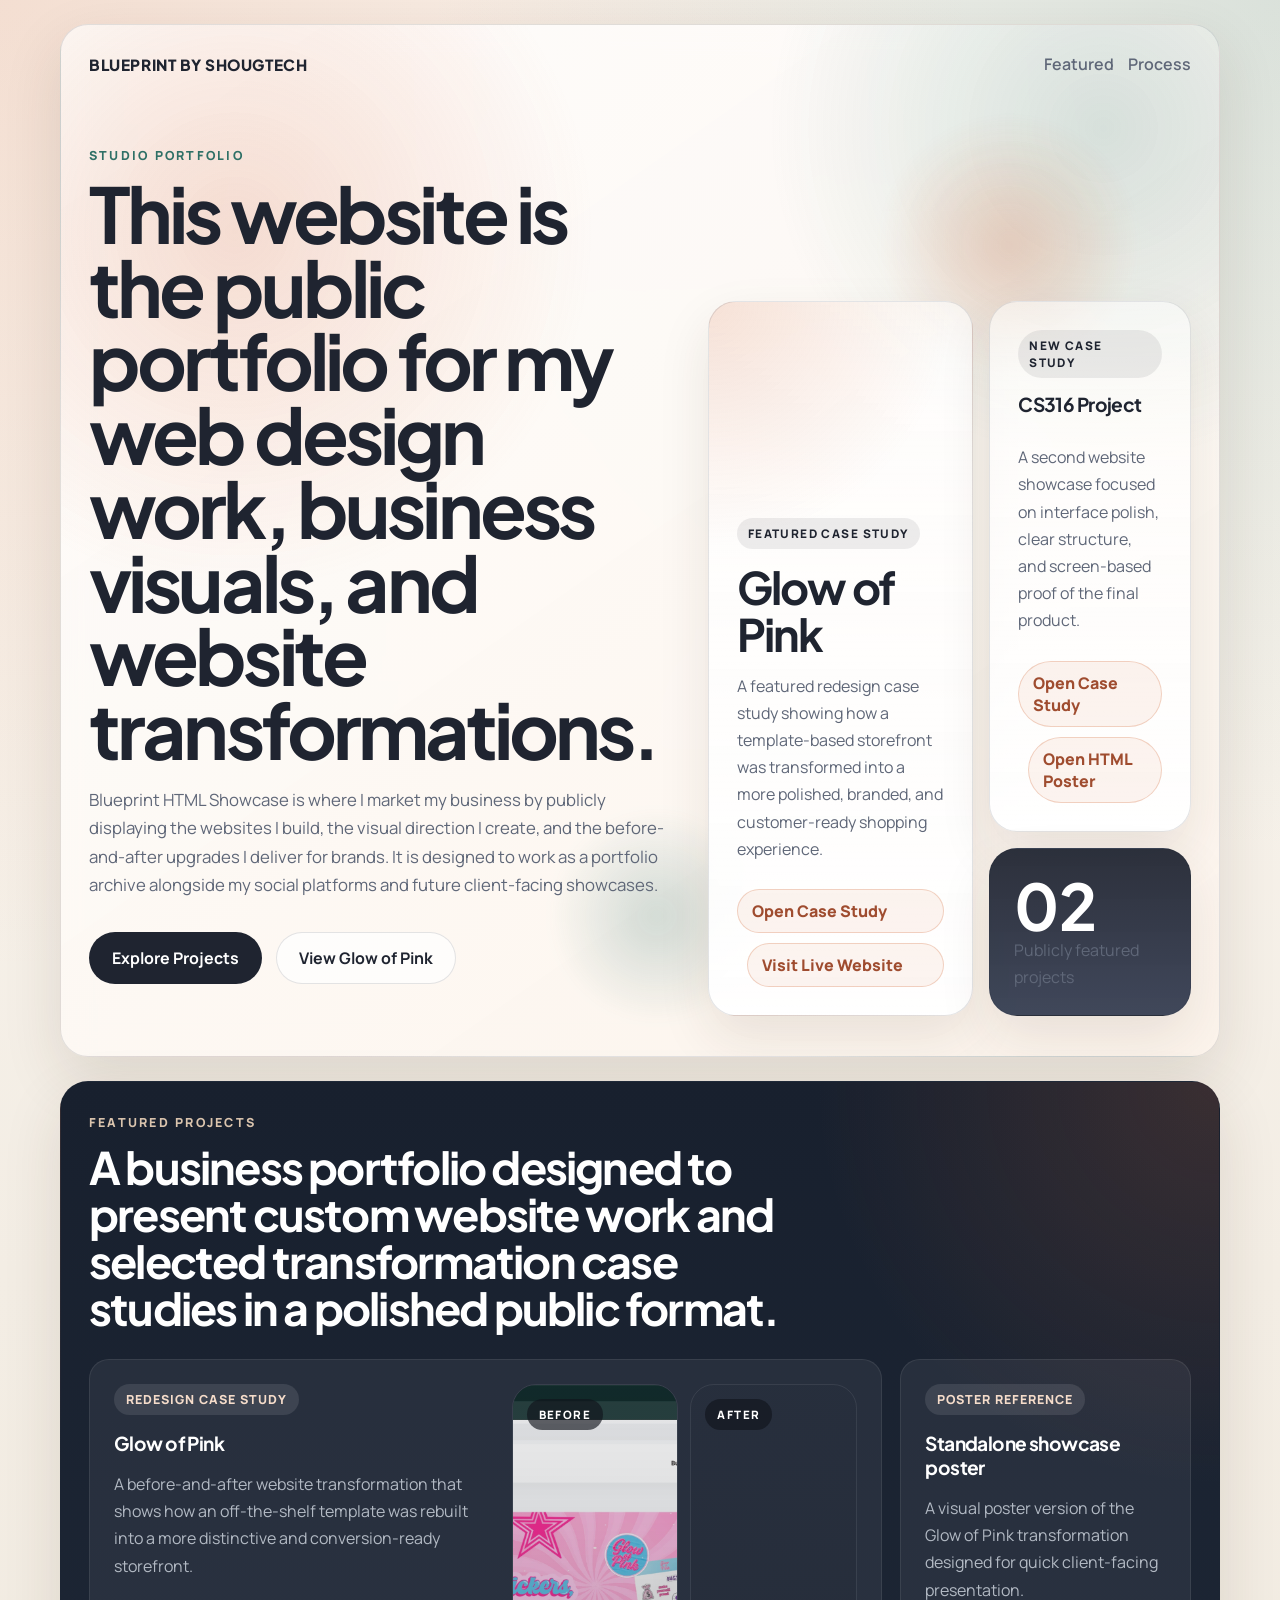
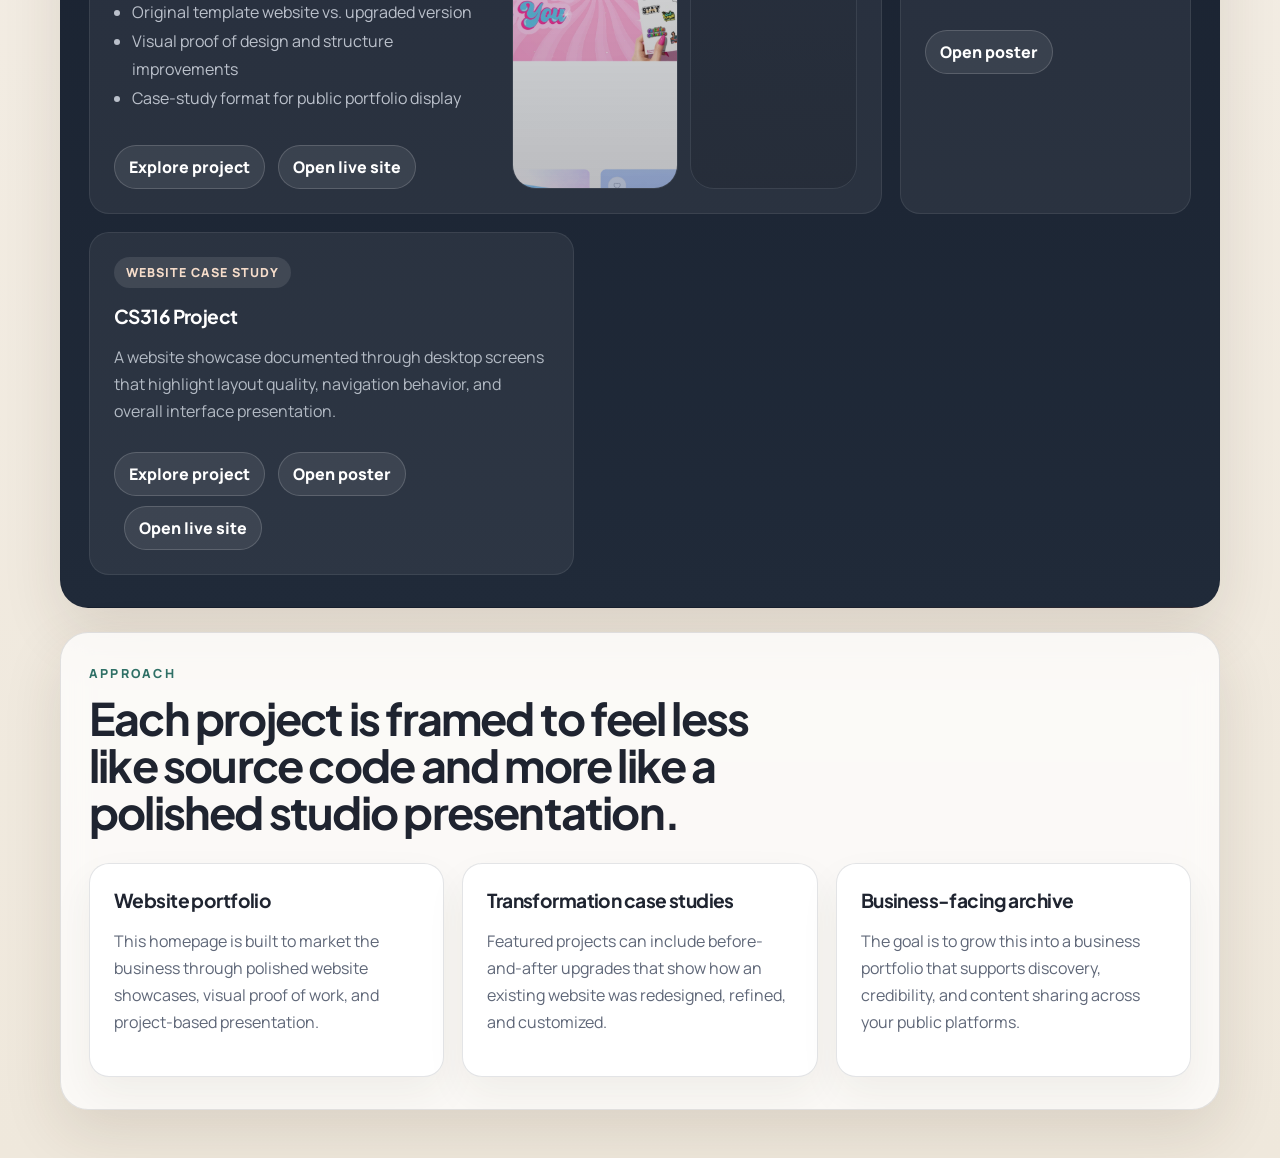
==== docs/index.html @ eb9a176f "Add fa-v4compatibility.woff2 font file for backward compatibility with Font Awesome v4" ====
<!DOCTYPE html>
<html lang="en">
  <head>
    <meta charset="UTF-8" />
    <meta name="viewport" content="width=device-width, initial-scale=1.0" />
    <title>Blueprint HTML Showcase</title>
    <meta
      name="description"
      content="Blueprint by ShougTech presents a polished portfolio of HTML marketing websites, redesign case studies, and promotional layouts."
    />
    <link rel="icon" type="image/png" href="assets/google.png" />
    <link rel="shortcut icon" href="assets/google.png" />
    <link rel="preconnect" href="https://fonts.googleapis.com" />
    <link rel="preconnect" href="https://fonts.gstatic.com" crossorigin />
    <link
      href="https://fonts.googleapis.com/css2?family=Manrope:wght@400;500;600;700;800&family=Plus+Jakarta+Sans:wght@500;700;800&display=swap"
      rel="stylesheet"
    />
    <link rel="stylesheet" href="style.css" />
  </head>
  <body>
    <div class="page-shell">
      <header class="hero hero-home">
        <div class="hero-orb hero-orb-a"></div>
        <div class="hero-orb hero-orb-b"></div>

        <nav class="topbar">
          <a class="brand" href="index.html">Blueprint by ShougTech</a>
          <div class="topbar-links">
            <a href="#featured">Featured</a>
            <a href="#process">Process</a>
          </div>
        </nav>

        <div class="hero-home-grid">
          <div class="hero-content">
            <p class="eyebrow">Studio Portfolio</p>
            <h1>This website is the public portfolio for my web design work, business visuals, and website transformations.</h1>
            <p class="hero-copy">
              Blueprint HTML Showcase is where I market my business by publicly displaying the websites I build, the visual direction I create, and the before-and-after upgrades I deliver for brands. It is designed to work as a portfolio archive alongside my social platforms and future client-facing showcases.
            </p>
            <div class="hero-actions">
              <a class="button button-primary" href="#featured">Explore Projects</a>
              <a class="button button-secondary" href="projects/glow-of-pink/index.html">View Glow of Pink</a>
            </div>
          </div>

          <div class="hero-stage">
            <article class="stage-card stage-card-primary">
              <span class="stage-kicker">Featured Case Study</span>
              <h2>Glow of Pink</h2>
              <p>A featured redesign case study showing how a template-based storefront was transformed into a more polished, branded, and customer-ready shopping experience.</p>
              <a class="project-link" href="projects/glow-of-pink/index.html">Open Case Study</a>
              <a class="project-link" href="https://glow-of-pink.shoug-tech.com/">Visit Live Website</a>
            </article>
            <article class="stage-card stage-card-secondary">
              <span class="stage-kicker">New Case Study</span>
              <h3>CS316 Project</h3>
              <p>A second website showcase focused on interface polish, clear structure, and screen-based proof of the final product.</p>
              <a class="project-link" href="projects/cs316/index.html">Open Case Study</a>
              <a class="project-link" href="projects/cs316/cs316-poster.html">Open HTML Poster</a>
            </article>
            <article class="stage-metric">
              <strong>02</strong>
              <span>Publicly featured projects</span>
            </article>
          </div>
        </div>
      </header>

      <main>
        <section class="section section-dark" id="featured">
          <div class="section-heading section-heading-light">
            <p class="eyebrow">Featured Projects</p>
            <h2>A business portfolio designed to present custom website work and selected transformation case studies in a polished public format.</h2>
          </div>

          <div class="showcase-grid">
            <article class="showcase-card showcase-card-large">
              <div class="showcase-copy">
                <span class="project-tag project-tag-dark">Redesign Case Study</span>
                <h3>Glow of Pink</h3>
                <p>
                  A before-and-after website transformation that shows how an off-the-shelf template was rebuilt into a more distinctive and conversion-ready storefront.
                </p>
                <ul class="project-points project-points-light">
                  <li>Original template website vs. upgraded version</li>
                  <li>Visual proof of design and structure improvements</li>
                  <li>Case-study format for public portfolio display</li>
                </ul>
                <a class="project-link project-link-light" href="projects/glow-of-pink/index.html">Explore project</a>
                <a class="project-link project-link-light" href="https://glow-of-pink.shoug-tech.com/">Open live site</a>
              </div>
              <div class="showcase-preview">
                <div class="preview-stack">
                  <div class="preview-pane preview-pane-before">
                    <span>Before</span>
                  </div>
                  <div class="preview-pane preview-pane-after">
                    <span>After</span>
                  </div>
                </div>
              </div>
            </article>

            <article class="showcase-card">
              <span class="project-tag project-tag-dark">Poster Reference</span>
              <h3>Standalone showcase poster</h3>
              <p>
                A visual poster version of the Glow of Pink transformation designed for quick client-facing presentation.
              </p>
              <a class="project-link project-link-light" href="projects/glow-of-pink/glow-of-pink-casestudy-poster.html">Open poster</a>
            </article>

            <article class="showcase-card">
              <span class="project-tag project-tag-dark">Website Case Study</span>
              <h3>CS316 Project</h3>
              <p>
                A website showcase documented through desktop screens that highlight layout quality, navigation behavior, and overall interface presentation.
              </p>
              <a class="project-link project-link-light" href="projects/cs316/index.html">Explore project</a>
              <a class="project-link project-link-light" href="projects/cs316/cs316-poster.html">Open poster</a>
              <a class="project-link project-link-light" href="https://layanalnasser.github.io/CS316-Mental-Health-AI-Project/">Open live site</a>
            </article>
          </div>
        </section>

        <section class="section" id="process">
          <div class="section-heading">
            <p class="eyebrow">Approach</p>
            <h2>Each project is framed to feel less like source code and more like a polished studio presentation.</h2>
          </div>

          <div class="process-grid">
            <article class="info-card">
              <h3>Website portfolio</h3>
              <p>This homepage is built to market the business through polished website showcases, visual proof of work, and project-based presentation.</p>
            </article>
            <article class="info-card">
              <h3>Transformation case studies</h3>
              <p>Featured projects can include before-and-after upgrades that show how an existing website was redesigned, refined, and customized.</p>
            </article>
            <article class="info-card">
              <h3>Business-facing archive</h3>
              <p>The goal is to grow this into a business portfolio that supports discovery, credibility, and content sharing across your public platforms.</p>
            </article>
          </div>
        </section>
      </main>
    </div>
  </body>
</html>
---- docs/style.css ----
:root {
  --bg: #f4efe8;
  --surface: rgba(255, 255, 255, 0.74);
  --surface-strong: #ffffff;
  --text: #1f2430;
  --muted: #5f6778;
  --line: rgba(31, 36, 48, 0.12);
  --accent: #d36f43;
  --accent-deep: #9f4c2f;
  --accent-soft: #f0cdb5;
  --teal: #2f7066;
  --shadow: 0 22px 60px rgba(57, 38, 24, 0.12);
  --radius-lg: 28px;
  --radius-md: 20px;
  --radius-sm: 14px;
}

* {
  box-sizing: border-box;
}

html {
  scroll-behavior: smooth;
}

body {
  margin: 0;
  min-width: 320px;
  font-family: "Manrope", sans-serif;
  color: var(--text);
  background:
    radial-gradient(circle at top left, rgba(211, 111, 67, 0.18), transparent 32%),
    radial-gradient(circle at top right, rgba(47, 112, 102, 0.16), transparent 28%),
    linear-gradient(180deg, #fbf7f1 0%, #f3ede4 46%, #efe8dc 100%);
}

body.lightbox-open {
  overflow: hidden;
}

a {
  color: inherit;
  text-decoration: none;
}

.page-shell {
  width: min(1160px, calc(100% - 32px));
  margin: 24px auto 48px;
}

.hero,
.section {
  position: relative;
  overflow: hidden;
  border: 1px solid var(--line);
  border-radius: var(--radius-lg);
  background: var(--surface);
  backdrop-filter: blur(14px);
  box-shadow: var(--shadow);
}

.hero {
  padding: 28px;
  background:
    radial-gradient(circle at 15% 20%, rgba(211, 111, 67, 0.22), transparent 28%),
    radial-gradient(circle at 90% 10%, rgba(47, 112, 102, 0.18), transparent 24%),
    linear-gradient(145deg, rgba(255, 255, 255, 0.9), rgba(252, 244, 236, 0.92));
}

.hero-home,
.hero-poster {
  isolation: isolate;
}

.hero-home {
  padding-bottom: 40px;
}

.topbar {
  display: flex;
  align-items: center;
  justify-content: space-between;
  gap: 16px;
  margin-bottom: 72px;
}

.brand {
  font-family: "Plus Jakarta Sans", sans-serif;
  font-size: 0.96rem;
  font-weight: 800;
  letter-spacing: 0.04em;
  text-transform: uppercase;
}

.topbar-links {
  display: flex;
  flex-wrap: wrap;
  gap: 14px;
}

.topbar-links a {
  color: var(--muted);
  font-weight: 600;
}

.hero-content {
  max-width: 760px;
  padding: 0 0 32px;
}

.eyebrow {
  margin: 0 0 12px;
  color: var(--teal);
  font-size: 0.78rem;
  font-weight: 800;
  letter-spacing: 0.18em;
  text-transform: uppercase;
}

h1,
h2,
h3,
strong {
  font-family: "Plus Jakarta Sans", sans-serif;
}

h1 {
  margin: 0;
  font-size: clamp(2.7rem, 6vw, 4.8rem);
  line-height: 0.96;
  letter-spacing: -0.05em;
}

h2 {
  margin: 0;
  font-size: clamp(1.8rem, 3.6vw, 2.8rem);
  line-height: 1.05;
  letter-spacing: -0.04em;
}

h3 {
  margin: 0 0 12px;
  font-size: 1.2rem;
  letter-spacing: -0.03em;
}

.hero-copy,
.info-card p,
.project-card p,
.library-card span {
  color: var(--muted);
  line-height: 1.7;
}

.hero-copy {
  max-width: 640px;
  margin: 20px 0 0;
  font-size: 1.05rem;
}

.hero-link-group {
  display: grid;
  gap: 14px;
  margin-top: 24px;
  max-width: 640px;
}

.hero-link-card {
  display: block;
  padding: 18px 20px;
  border-radius: 20px;
  border: 1px solid rgba(31, 36, 48, 0.12);
  background: linear-gradient(135deg, rgba(31, 36, 48, 0.96), rgba(76, 86, 110, 0.94));
  color: #fff;
  box-shadow: 0 18px 40px rgba(31, 36, 48, 0.18);
}

.hero-link-label {
  display: inline-flex;
  margin-bottom: 8px;
  padding: 6px 10px;
  border-radius: 999px;
  background: rgba(255, 255, 255, 0.12);
  font-size: 0.74rem;
  font-weight: 800;
  letter-spacing: 0.1em;
  text-transform: uppercase;
}

.hero-link-card strong {
  display: block;
  font-size: 1.05rem;
  line-height: 1.4;
}

.hero-link-note {
  color: var(--muted);
  font-size: 0.98rem;
  line-height: 1.6;
}

.hero-home-grid,
.poster-hero-grid {
  display: grid;
  grid-template-columns: 1.1fr 0.9fr;
  gap: 28px;
  align-items: end;
}

.hero-actions {
  display: flex;
  flex-wrap: wrap;
  gap: 14px;
  margin-top: 32px;
}

.button {
  display: inline-flex;
  align-items: center;
  justify-content: center;
  min-height: 52px;
  padding: 0 22px;
  border-radius: 999px;
  border: 1px solid transparent;
  font-weight: 700;
}

.button-primary {
  background: var(--text);
  color: #fff;
}

.button-secondary {
  background: rgba(255, 255, 255, 0.7);
  border-color: var(--line);
}

.hero-orb {
  position: absolute;
  border-radius: 999px;
  filter: blur(10px);
  opacity: 0.9;
  z-index: -1;
}

.hero-orb-a {
  top: 90px;
  right: 80px;
  width: 260px;
  height: 260px;
  background: radial-gradient(circle, rgba(211, 111, 67, 0.3), transparent 70%);
}

.hero-orb-b {
  bottom: 30px;
  left: 42%;
  width: 220px;
  height: 220px;
  background: radial-gradient(circle, rgba(47, 112, 102, 0.24), transparent 70%);
}

.hero-stage {
  position: relative;
  display: grid;
  grid-template-columns: 1fr 0.76fr;
  gap: 16px;
  min-height: 420px;
}

.stage-card,
.stage-metric {
  border: 1px solid rgba(31, 36, 48, 0.12);
  border-radius: 28px;
  box-shadow: 0 22px 52px rgba(57, 38, 24, 0.1);
}

.stage-card {
  display: flex;
  flex-direction: column;
  justify-content: flex-end;
  min-height: 260px;
  padding: 28px;
  background: linear-gradient(180deg, rgba(255, 255, 255, 0.52), rgba(255, 255, 255, 0.96));
}

.stage-card-primary {
  background:
    radial-gradient(circle at top left, rgba(211, 111, 67, 0.2), transparent 32%),
    linear-gradient(180deg, rgba(255, 255, 255, 0.58), rgba(255, 255, 255, 0.98));
  grid-row: span 2;
}

.stage-card-secondary {
  align-self: start;
}

.stage-kicker,
.poster-mini-label {
  display: inline-flex;
  width: fit-content;
  margin-bottom: 14px;
  padding: 7px 11px;
  border-radius: 999px;
  background: rgba(31, 36, 48, 0.08);
  font-size: 0.74rem;
  font-weight: 800;
  letter-spacing: 0.12em;
  text-transform: uppercase;
}

.stage-card p,
.stage-metric span,
.showcase-card p,
.poster-panel p {
  color: var(--muted);
  line-height: 1.7;
}

.stage-metric {
  display: flex;
  flex-direction: column;
  justify-content: center;
  padding: 24px;
  background: linear-gradient(180deg, rgba(31, 36, 48, 0.94), rgba(48, 57, 78, 0.92));
  color: #fff;
}

.stage-metric strong {
  font-size: clamp(2.5rem, 5vw, 4rem);
  line-height: 1;
}

.section {
  margin-top: 24px;
  padding: 32px 28px;
}

.section-dark {
  background:
    radial-gradient(circle at top right, rgba(211, 111, 67, 0.18), transparent 25%),
    linear-gradient(180deg, #18202e, #202a39);
  color: #fff;
}

.section-heading-light .eyebrow {
  color: rgba(240, 214, 187, 0.9);
}

.section-heading-light p,
.section-heading-light + * p {
  color: rgba(232, 238, 247, 0.72);
}

.section-heading {
  max-width: 720px;
}

.intro-grid,
.project-grid,
.library-links,
.process-grid,
.showcase-grid,
.poster-layout-grid {
  display: grid;
  gap: 18px;
  margin-top: 28px;
}

.intro-grid {
  grid-template-columns: repeat(3, minmax(0, 1fr));
}

.project-grid {
  grid-template-columns: repeat(2, minmax(0, 1fr));
}

.process-grid {
  grid-template-columns: repeat(3, minmax(0, 1fr));
}

.showcase-grid {
  grid-template-columns: 1.25fr 0.75fr 0.75fr;
}

.poster-layout-grid {
  grid-template-columns: repeat(2, minmax(0, 1fr));
}

.info-card,
.project-card,
.library-card,
.showcase-card {
  border: 1px solid var(--line);
  border-radius: var(--radius-md);
  background: var(--surface-strong);
  box-shadow: 0 18px 40px rgba(57, 38, 24, 0.06);
}

.info-card,
.project-card {
  padding: 24px;
}

.project-tag {
  display: inline-flex;
  margin-bottom: 16px;
  padding: 7px 12px;
  border-radius: 999px;
  background: rgba(211, 111, 67, 0.12);
  color: var(--accent-deep);
  font-size: 0.78rem;
  font-weight: 800;
  letter-spacing: 0.08em;
  text-transform: uppercase;
}

.project-points {
  margin: 18px 0 22px;
  padding-left: 18px;
  color: var(--muted);
  line-height: 1.8;
}

.project-link {
  display: inline-flex;
  align-items: center;
  margin-top: 10px;
  padding: 10px 14px;
  border-radius: 999px;
  border: 1px solid rgba(211, 111, 67, 0.28);
  background: rgba(211, 111, 67, 0.08);
  color: var(--accent-deep);
  font-weight: 800;
  text-decoration: none;
}

.project-link-light {
  border-color: rgba(255, 255, 255, 0.16);
  background: rgba(255, 255, 255, 0.08);
  color: #fff;
}

.project-link + .project-link {
  margin-left: 10px;
}

.project-tag-dark {
  background: rgba(255, 255, 255, 0.1);
  color: #f5dcca;
}

.project-points-light {
  color: rgba(232, 238, 247, 0.76);
}

.showcase-card {
  padding: 24px;
  background: rgba(255, 255, 255, 0.06);
  border-color: rgba(255, 255, 255, 0.08);
  box-shadow: none;
}

.showcase-card-large,
.showcase-card-wide {
  display: grid;
  gap: 22px;
}

.showcase-card-large {
  grid-template-columns: 1fr 0.92fr;
  grid-column: span 2;
}

.showcase-card-wide {
  grid-column: span 2;
}

.showcase-preview {
  display: flex;
  align-items: stretch;
}

.preview-stack {
  display: grid;
  grid-template-columns: repeat(2, minmax(0, 1fr));
  gap: 12px;
  width: 100%;
}

.preview-pane {
  position: relative;
  min-height: 280px;
  border-radius: 24px;
  overflow: hidden;
  border: 1px solid rgba(255, 255, 255, 0.08);
}

.preview-pane::before {
  content: "";
  position: absolute;
  inset: 0;
}

.preview-pane-before::before {
  background:
    linear-gradient(180deg, rgba(23, 27, 35, 0.08), rgba(23, 27, 35, 0.28)),
    url("assets/glow-of-pink/before/computer-view/home-page-before.png") top center / cover no-repeat;
}

.preview-pane-after::before {
  background:
    linear-gradient(180deg, rgba(23, 27, 35, 0.02), rgba(23, 27, 35, 0.22)),
    url("assets/glow-of-pink/after/computer-view/home-page-after.png") top center / cover no-repeat;
}

.preview-pane span {
  position: absolute;
  top: 14px;
  left: 14px;
  z-index: 1;
  padding: 8px 12px;
  border-radius: 999px;
  background: rgba(17, 20, 27, 0.64);
  color: #fff;
  font-size: 0.72rem;
  font-weight: 800;
  letter-spacing: 0.12em;
  text-transform: uppercase;
}

.library-links {
  grid-template-columns: repeat(2, minmax(0, 1fr));
}

.library-card {
  display: block;
  padding: 22px 24px;
}

.library-card strong {
  display: block;
  margin-bottom: 8px;
  font-size: 1.05rem;
}

.poster-board {
  display: grid;
  grid-template-columns: 1fr 132px;
  gap: 16px;
  align-items: stretch;
}

.poster-stamp,
.poster-panel {
  border: 1px solid var(--line);
  border-radius: 26px;
  box-shadow: 0 18px 44px rgba(57, 38, 24, 0.1);
}

.poster-stamp {
  grid-column: span 2;
  width: fit-content;
  padding: 10px 16px;
  background: #1f2430;
  color: #fff;
  font-weight: 800;
  letter-spacing: 0.12em;
  text-transform: uppercase;
}

.poster-panel-main {
  min-height: 340px;
  padding: 24px;
  background:
    linear-gradient(180deg, rgba(255, 255, 255, 0.65), rgba(255, 255, 255, 0.94)),
    linear-gradient(135deg, rgba(211, 111, 67, 0.12), rgba(47, 112, 102, 0.08));
}

.poster-panel-main h2 {
  max-width: 360px;
  margin-top: 10px;
}

.poster-panel-accent {
  display: flex;
  align-items: end;
  justify-content: center;
  padding: 18px;
  background: linear-gradient(180deg, #1f2430, #35405a);
}

.poster-price {
  color: #fff;
  font-family: "Plus Jakarta Sans", sans-serif;
  font-size: 1rem;
  font-weight: 800;
  letter-spacing: 0.12em;
  text-transform: uppercase;
  writing-mode: vertical-rl;
  transform: rotate(180deg);
}

.comparison-snapshot {
  display: grid;
  grid-template-columns: repeat(2, minmax(0, 1fr));
  gap: 20px;
  margin-top: 28px;
}

.snapshot-card,
.device-frame,
.gallery-shot {
  position: relative;
  overflow: hidden;
  border-radius: 22px;
  border: 1px solid var(--line);
  background: linear-gradient(180deg, rgba(28, 33, 43, 0.96), rgba(53, 62, 81, 0.9));
}

.snapshot-card {
  min-height: 340px;
  box-shadow: 0 24px 56px rgba(57, 38, 24, 0.12);
}

.snapshot-card img {
  display: block;
  width: 100%;
  height: 100%;
  object-fit: cover;
  object-position: top center;
}

.device-frame,
.gallery-shot {
  display: flex;
  align-items: center;
  justify-content: center;
  padding: 14px;
}

.device-frame img,
.gallery-shot img {
  display: block;
  width: 100%;
  height: 100%;
  object-fit: contain;
  object-position: center top;
  border-radius: 16px;
  background: rgba(255, 255, 255, 0.96);
}

.snapshot-card::after,
.device-frame::after,
.gallery-shot::after {
  content: "";
  position: absolute;
  inset: auto 0 0;
  height: 38%;
  background: linear-gradient(180deg, transparent, rgba(18, 20, 25, 0.1));
  pointer-events: none;
}

.snapshot-before {
  transform: rotate(-2deg);
}

.snapshot-after {
  transform: rotate(2deg) translateY(18px);
  box-shadow: 0 34px 72px rgba(159, 76, 47, 0.22);
}

.snapshot-label {
  position: absolute;
  top: 16px;
  left: 16px;
  z-index: 1;
  padding: 8px 12px;
  border-radius: 999px;
  background: rgba(255, 255, 255, 0.84);
  backdrop-filter: blur(12px);
  font-size: 0.76rem;
  font-weight: 800;
  letter-spacing: 0.12em;
  text-transform: uppercase;
}

.shot-badge {
  position: absolute;
  top: 12px;
  left: 12px;
  z-index: 2;
  padding: 7px 10px;
  border-radius: 999px;
  font-size: 0.72rem;
  font-weight: 800;
  letter-spacing: 0.1em;
  text-transform: uppercase;
  color: #fff;
}

.shot-badge-before {
  background: rgba(31, 36, 48, 0.78);
}

.shot-badge-after {
  background: rgba(211, 111, 67, 0.92);
}

.compare-layout {
  display: grid;
  grid-template-columns: repeat(2, minmax(0, 1fr));
  gap: 22px;
  margin-top: 30px;
}

.compare-panel {
  padding: 24px;
  border-radius: 24px;
  border: 1px solid var(--line);
  background: linear-gradient(180deg, rgba(255, 255, 255, 0.92), rgba(248, 241, 233, 0.92));
}

.compare-panel-before {
  background: linear-gradient(180deg, rgba(247, 245, 242, 0.98), rgba(236, 232, 226, 0.98));
}

.compare-panel-after {
  background:
    radial-gradient(circle at top right, rgba(211, 111, 67, 0.16), transparent 30%),
    linear-gradient(180deg, rgba(255, 255, 255, 0.98), rgba(250, 239, 231, 0.98));
}

.compare-panel-head {
  margin-bottom: 12px;
}

.compare-tag {
  margin-bottom: 14px;
}

.device-frame {
  margin: 18px 0 0;
  min-height: 520px;
  box-shadow: 0 24px 52px rgba(57, 38, 24, 0.1);
}

.device-frame-highlight {
  box-shadow: 0 28px 62px rgba(159, 76, 47, 0.18);
}

.gallery-stack {
  display: grid;
  gap: 24px;
  margin-top: 30px;
}

.gallery-card {
  padding: 24px;
  border-radius: 24px;
  border: 1px solid var(--line);
  background: rgba(255, 255, 255, 0.9);
}

.gallery-card-before {
  background: linear-gradient(180deg, rgba(247, 245, 242, 0.98), rgba(241, 237, 231, 0.98));
}

.gallery-card-after {
  background:
    radial-gradient(circle at top right, rgba(47, 112, 102, 0.12), transparent 26%),
    linear-gradient(180deg, rgba(255, 255, 255, 0.98), rgba(247, 238, 231, 0.98));
}

.gallery-copy {
  max-width: 700px;
  margin-bottom: 20px;
}

.gallery-grid {
  display: grid;
  gap: 16px;
}

.gallery-grid-before {
  grid-template-columns: 1.25fr 0.9fr 0.9fr;
  align-items: start;
}

.gallery-grid-after {
  grid-template-columns: repeat(3, minmax(0, 1fr));
  align-items: start;
}

.device-gallery-grid {
  display: grid;
  gap: 16px;
}

.device-gallery-grid-tablet {
  grid-template-columns: repeat(2, minmax(0, 1fr));
  align-items: start;
}

.device-gallery-grid-phone {
  grid-template-columns: repeat(3, minmax(0, 1fr));
  align-items: start;
}

.gallery-shot {
  min-height: 0;
  padding: 0;
  background: #ffffff;
  box-shadow: 0 18px 44px rgba(57, 38, 24, 0.08);
}

.gallery-grid-before .gallery-shot,
.gallery-grid-after .gallery-shot {
  justify-self: stretch;
}

.gallery-grid-before .gallery-shot img,
.gallery-grid-after .gallery-shot img {
  width: 100%;
  height: auto;
  object-fit: initial;
  object-position: initial;
  border-radius: 0;
  background: transparent;
  box-shadow: 0 18px 44px rgba(57, 38, 24, 0.08);
}

.device-gallery-shot {
  padding: 0;
  background: #ffffff;
  border: 1px solid rgba(31, 36, 48, 0.08);
  box-shadow: 0 20px 40px rgba(57, 38, 24, 0.08);
}

.tablet-shot {
  min-height: 0;
  justify-self: center;
  width: min(100%, 520px);
}

.phone-shot {
  min-height: 0;
  justify-self: center;
  width: min(100%, 280px);
}

.device-gallery-shot img {
  width: 100%;
  height: auto;
  object-fit: initial;
  object-position: initial;
  border-radius: 0;
  background: transparent;
}

.expandable-image {
  cursor: zoom-in;
  transition: transform 180ms ease, box-shadow 180ms ease;
}

.expandable-image:hover,
.expandable-image:focus-visible {
  transform: scale(1.01);
  box-shadow: 0 20px 46px rgba(31, 36, 48, 0.18);
  outline: none;
}

.lightbox {
  position: fixed;
  inset: 0;
  z-index: 1000;
  display: flex;
  align-items: center;
  justify-content: center;
  padding: 28px;
  background: rgba(15, 18, 24, 0.84);
  backdrop-filter: blur(10px);
}

.lightbox[hidden] {
  display: none !important;
}

.lightbox-stage {
  position: relative;
  display: flex;
  align-items: center;
  justify-content: center;
  width: min(1400px, 100%);
  max-height: calc(100vh - 96px);
  overflow: auto;
  cursor: zoom-out;
}

.lightbox-image {
  display: block;
  width: auto !important;
  height: auto !important;
  max-width: min(1600px, 100%);
  max-height: none;
  border-radius: 20px;
  background: #ffffff;
  box-shadow: 0 28px 80px rgba(0, 0, 0, 0.35);
}

.lightbox-close {
  position: fixed;
  top: 20px;
  right: 20px;
  z-index: 1001;
  border: 0;
  border-radius: 999px;
  padding: 10px 16px;
  background: rgba(255, 255, 255, 0.12);
  color: #fff;
  font: inherit;
  font-weight: 700;
  cursor: pointer;
}

.lightbox-nav {
  position: fixed;
  top: 50%;
  z-index: 1001;
  transform: translateY(-50%);
  border: 0;
  border-radius: 999px;
  padding: 12px 16px;
  background: rgba(255, 255, 255, 0.12);
  color: #fff;
  font: inherit;
  font-weight: 700;
  cursor: pointer;
}

.lightbox-nav-prev {
  left: 20px;
}

.lightbox-nav-next {
  right: 20px;
}

.lightbox-badge {
  position: absolute;
  top: -44px;
  left: 0;
  padding: 8px 12px;
  border-radius: 999px;
  background: rgba(255, 255, 255, 0.14);
  color: #fff;
  font-size: 0.74rem;
  font-weight: 800;
  letter-spacing: 0.1em;
  text-transform: uppercase;
}

.tall-shot {
  grid-row: span 2;
}

.wide-shot {
  grid-column: span 2;
}

@media (max-width: 900px) {
  .intro-grid,
  .project-grid,
  .library-links,
  .process-grid,
  .showcase-grid,
  .poster-layout-grid,
  .comparison-snapshot,
  .compare-layout,
  .gallery-grid-before,
  .gallery-grid-after,
  .device-gallery-grid-tablet,
  .device-gallery-grid-phone {
    grid-template-columns: 1fr;
  }

  .hero-home-grid,
  .poster-hero-grid,
  .showcase-card-large,
  .poster-board {
    grid-template-columns: 1fr;
  }

  .topbar {
    margin-bottom: 48px;
  }

  .hero-stage {
    grid-template-columns: 1fr;
    min-height: 0;
  }

  .snapshot-before,
  .snapshot-after {
    transform: none;
  }

  .device-frame,
  .tall-shot {
    min-height: 360px;
  }

  .wide-shot,
  .showcase-card-wide {
    grid-column: auto;
  }

  .poster-stamp {
    grid-column: auto;
  }

  .poster-price {
    writing-mode: initial;
    transform: none;
  }
}

@media (max-width: 640px) {
  .page-shell {
    width: min(100% - 20px, 100%);
    margin: 10px auto 24px;
  }

  .hero,
  .section {
    padding: 22px 18px;
    border-radius: 22px;
  }

  .topbar {
    flex-direction: column;
    align-items: flex-start;
  }

  .hero-copy {
    font-size: 0.98rem;
  }

  .button {
    width: 100%;
  }

  .snapshot-card,
  .device-frame,
  .gallery-shot,
  .compare-panel,
  .gallery-card {
    border-radius: 18px;
  }
}
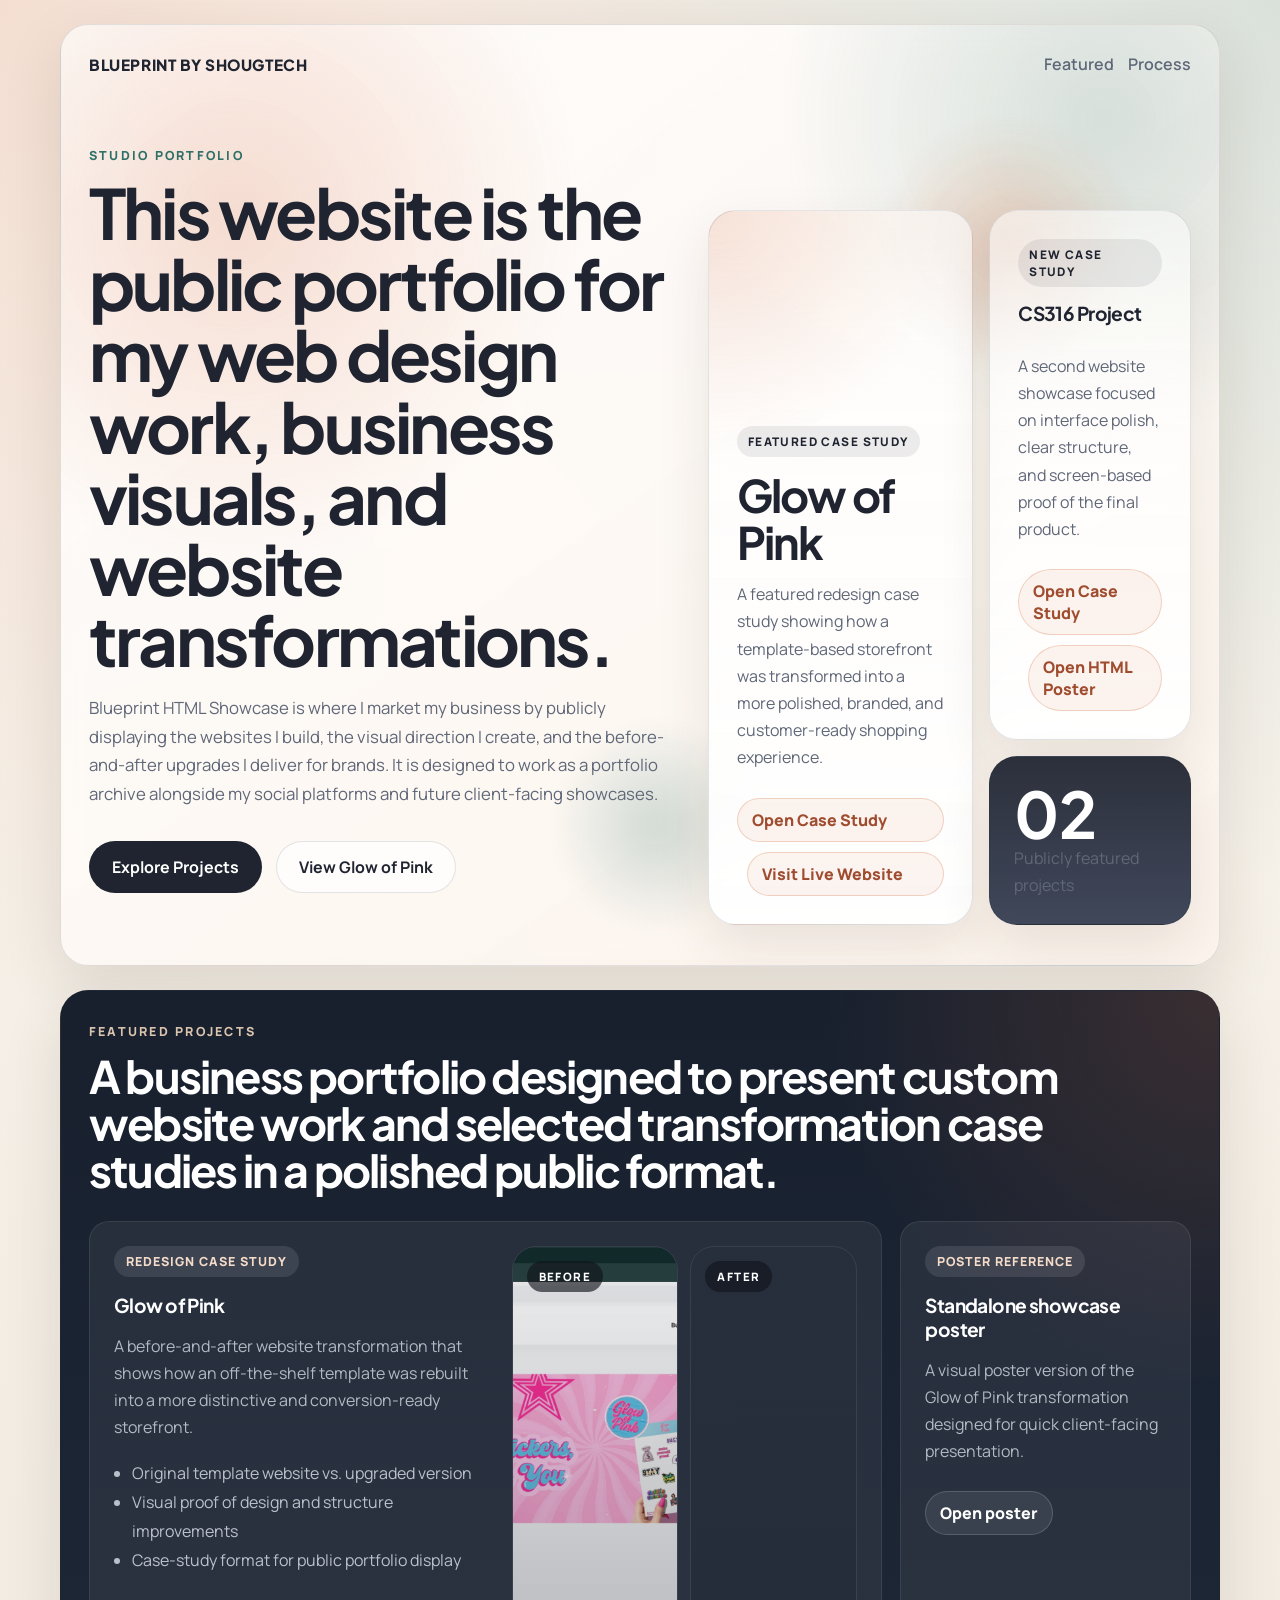
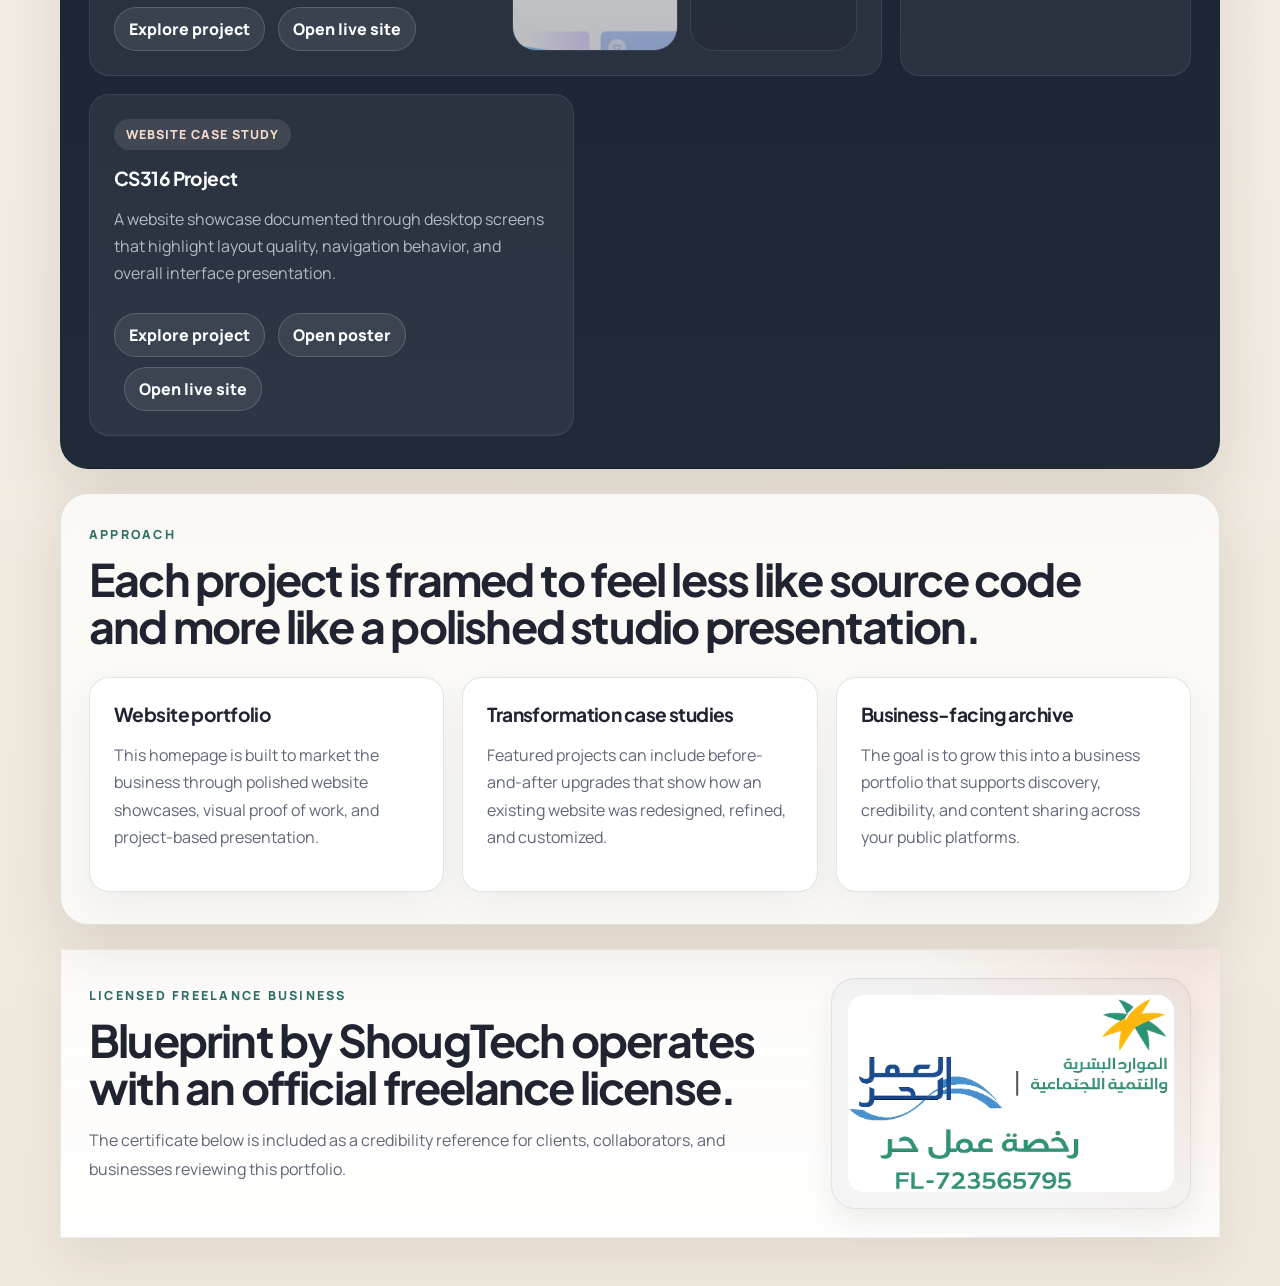
==== commit 3b3bb44f: "Add freelance license footer and certificate images to project pages" ====
--- a/docs/index.html
+++ b/docs/index.html
@@ -147,6 +147,19 @@
           </div>
         </section>
       </main>
+
+      <footer class="site-footer">
+        <div class="site-footer-copy">
+          <p class="eyebrow">Licensed Freelance Business</p>
+          <h2>Blueprint by ShougTech operates with an official freelance license.</h2>
+          <p>
+            The certificate below is included as a credibility reference for clients, collaborators, and businesses reviewing this portfolio.
+          </p>
+        </div>
+        <figure class="license-card">
+          <img src="assets/freelance-certificate-license.png" alt="Blueprint by ShougTech freelance certificate license" />
+        </figure>
+      </footer>
     </div>
   </body>
 </html>
--- a/docs/style.css
+++ b/docs/style.css
@@ -108,6 +108,10 @@
   padding: 0 0 32px;
 }
 
+.hero:not(.hero-home):not(.hero-poster) .hero-content {
+  max-width: 1040px;
+}
+
 .eyebrow {
   margin: 0 0 12px;
   color: var(--teal);
@@ -126,9 +130,9 @@
 
 h1 {
   margin: 0;
-  font-size: clamp(2.7rem, 6vw, 4.8rem);
-  line-height: 0.96;
-  letter-spacing: -0.05em;
+  font-size: clamp(2.7rem, 5.4vw, 4.4rem);
+  line-height: 1.03;
+  letter-spacing: -0.04em;
 }
 
 h2 {
@@ -156,6 +160,11 @@
   max-width: 640px;
   margin: 20px 0 0;
   font-size: 1.05rem;
+}
+
+.hero:not(.hero-home):not(.hero-poster) .hero-copy,
+.hero:not(.hero-home):not(.hero-poster) .hero-link-group {
+  max-width: 920px;
 }
 
 .hero-link-group {
@@ -352,7 +361,7 @@
 }
 
 .section-heading {
-  max-width: 720px;
+  max-width: 1060px;
 }
 
 .intro-grid,
@@ -543,6 +552,60 @@
   font-size: 1.05rem;
 }
 
+.site-footer {
+  display: grid;
+  grid-template-columns: minmax(0, 1.2fr) minmax(260px, 360px);
+  gap: 24px;
+  margin-top: 24px;
+  padding: 28px;
+  border-radius: var(--radius-xl);
+  background:
+    radial-gradient(circle at top right, rgba(211, 111, 67, 0.14), transparent 26%),
+    linear-gradient(180deg, rgba(255, 255, 255, 0.86), rgba(255, 255, 255, 0.96));
+  border: 1px solid rgba(94, 73, 55, 0.08);
+  box-shadow: 0 22px 46px rgba(57, 38, 24, 0.08);
+  align-items: center;
+}
+
+.site-footer-copy h2 {
+  margin: 8px 0 12px;
+}
+
+.site-footer-copy p:last-child {
+  color: var(--muted);
+  line-height: 1.8;
+}
+
+.license-card {
+  margin: 0;
+  padding: 16px;
+  border-radius: 24px;
+  background: rgba(31, 36, 48, 0.04);
+  border: 1px solid rgba(94, 73, 55, 0.1);
+  box-shadow: 0 12px 28px rgba(57, 38, 24, 0.08);
+}
+
+.license-card img {
+  display: block;
+  width: 100%;
+  max-height: 220px;
+  object-fit: contain;
+  border-radius: 16px;
+  background: #fff;
+}
+
+.license-card figcaption {
+  margin-top: 10px;
+  color: var(--muted);
+  font-size: 0.92rem;
+  font-weight: 700;
+  text-align: center;
+}
+
+.site-footer-compact {
+  margin-top: 24px;
+}
+
 .poster-board {
   display: grid;
   grid-template-columns: 1fr 132px;
@@ -772,7 +835,7 @@
 }
 
 .gallery-copy {
-  max-width: 700px;
+  max-width: 980px;
   margin-bottom: 20px;
 }
 
@@ -976,6 +1039,7 @@
   .poster-layout-grid,
   .comparison-snapshot,
   .compare-layout,
+  .site-footer,
   .gallery-grid-before,
   .gallery-grid-after,
   .device-gallery-grid-tablet,
@@ -1043,6 +1107,12 @@
 
   .hero-copy {
     font-size: 0.98rem;
+  }
+
+  h1 {
+    font-size: clamp(2.3rem, 11vw, 3.6rem);
+    line-height: 1.04;
+    letter-spacing: -0.035em;
   }
 
   .button {
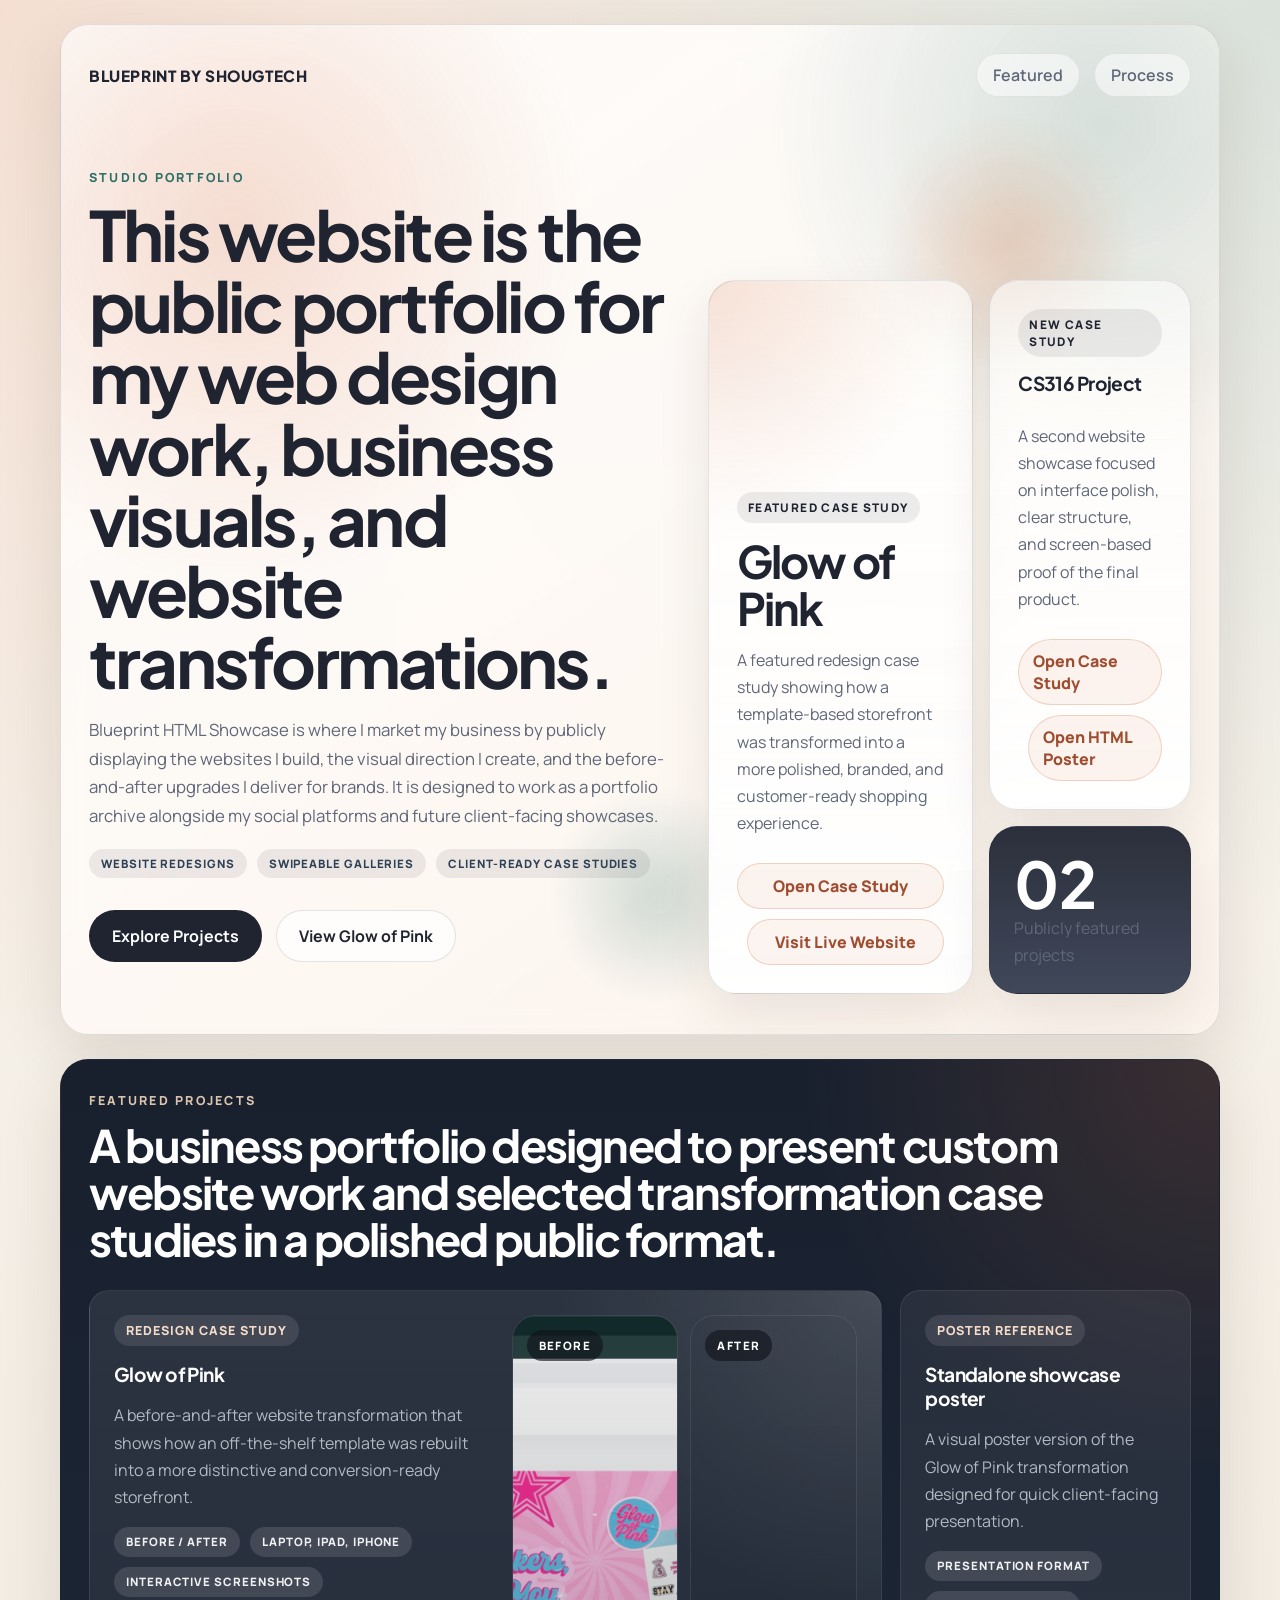
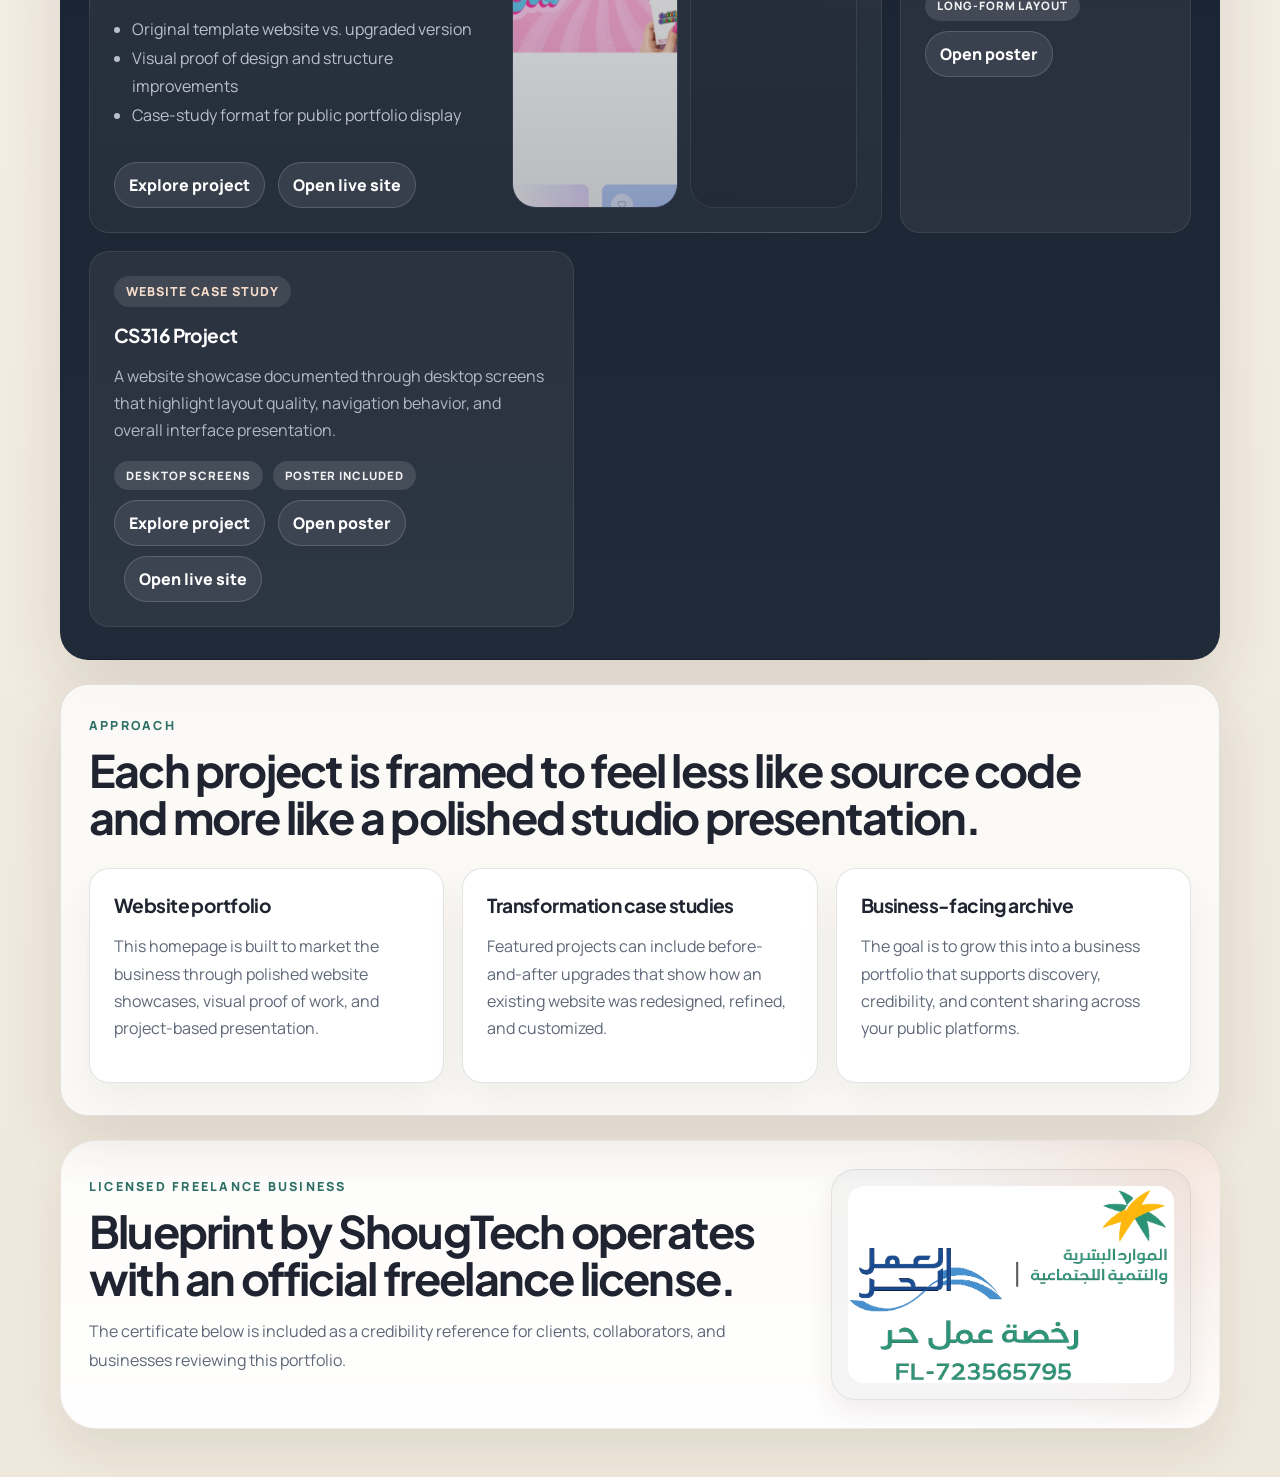
==== commit bf800638: "Enhance project showcase with new storefront chips and card metadata for improved presentation and o" ====
--- a/docs/index.html
+++ b/docs/index.html
@@ -39,6 +39,11 @@
             <p class="hero-copy">
               Blueprint HTML Showcase is where I market my business by publicly displaying the websites I build, the visual direction I create, and the before-and-after upgrades I deliver for brands. It is designed to work as a portfolio archive alongside my social platforms and future client-facing showcases.
             </p>
+            <div class="storefront-chip-row">
+              <span class="storefront-chip">Website redesigns</span>
+              <span class="storefront-chip">Swipeable galleries</span>
+              <span class="storefront-chip">Client-ready case studies</span>
+            </div>
             <div class="hero-actions">
               <a class="button button-primary" href="#featured">Explore Projects</a>
               <a class="button button-secondary" href="projects/glow-of-pink/index.html">View Glow of Pink</a>
@@ -76,13 +81,18 @@
           </div>
 
           <div class="showcase-grid">
-            <article class="showcase-card showcase-card-large">
+            <article class="showcase-card showcase-card-large showcase-card-featured">
               <div class="showcase-copy">
                 <span class="project-tag project-tag-dark">Redesign Case Study</span>
                 <h3>Glow of Pink</h3>
                 <p>
                   A before-and-after website transformation that shows how an off-the-shelf template was rebuilt into a more distinctive and conversion-ready storefront.
                 </p>
+                <div class="card-meta-row card-meta-row-light">
+                  <span class="card-meta-chip">Before / After</span>
+                  <span class="card-meta-chip">Laptop, iPad, iPhone</span>
+                  <span class="card-meta-chip">Interactive screenshots</span>
+                </div>
                 <ul class="project-points project-points-light">
                   <li>Original template website vs. upgraded version</li>
                   <li>Visual proof of design and structure improvements</li>
@@ -103,21 +113,29 @@
               </div>
             </article>
 
-            <article class="showcase-card">
+            <article class="showcase-card showcase-card-compact">
               <span class="project-tag project-tag-dark">Poster Reference</span>
               <h3>Standalone showcase poster</h3>
               <p>
                 A visual poster version of the Glow of Pink transformation designed for quick client-facing presentation.
               </p>
+              <div class="card-meta-row card-meta-row-light">
+                <span class="card-meta-chip">Presentation format</span>
+                <span class="card-meta-chip">Long-form layout</span>
+              </div>
               <a class="project-link project-link-light" href="projects/glow-of-pink/glow-of-pink-casestudy-poster.html">Open poster</a>
             </article>
 
-            <article class="showcase-card">
+            <article class="showcase-card showcase-card-compact showcase-card-inline">
               <span class="project-tag project-tag-dark">Website Case Study</span>
               <h3>CS316 Project</h3>
               <p>
                 A website showcase documented through desktop screens that highlight layout quality, navigation behavior, and overall interface presentation.
               </p>
+              <div class="card-meta-row card-meta-row-light">
+                <span class="card-meta-chip">Desktop screens</span>
+                <span class="card-meta-chip">Poster included</span>
+              </div>
               <a class="project-link project-link-light" href="projects/cs316/index.html">Explore project</a>
               <a class="project-link project-link-light" href="projects/cs316/cs316-poster.html">Open poster</a>
               <a class="project-link project-link-light" href="https://layanalnasser.github.io/CS316-Mental-Health-AI-Project/">Open live site</a>
--- a/docs/style.css
+++ b/docs/style.css
@@ -10,6 +10,7 @@
   --accent-soft: #f0cdb5;
   --teal: #2f7066;
   --shadow: 0 22px 60px rgba(57, 38, 24, 0.12);
+  --radius-xl: 36px;
   --radius-lg: 28px;
   --radius-md: 20px;
   --radius-sm: 14px;
@@ -21,11 +22,14 @@
 
 html {
   scroll-behavior: smooth;
+  -webkit-text-size-adjust: 100%;
+  text-size-adjust: 100%;
 }
 
 body {
   margin: 0;
   min-width: 320px;
+  overflow-x: hidden;
   font-family: "Manrope", sans-serif;
   color: var(--text);
   background:
@@ -41,6 +45,17 @@
 a {
   color: inherit;
   text-decoration: none;
+}
+
+img {
+  max-width: 100%;
+  height: auto;
+}
+
+a:focus-visible,
+button:focus-visible {
+  outline: 3px solid rgba(47, 112, 102, 0.35);
+  outline-offset: 3px;
 }
 
 .page-shell {
@@ -99,6 +114,14 @@
 }
 
 .topbar-links a {
+  display: inline-flex;
+  align-items: center;
+  justify-content: center;
+  min-height: 44px;
+  padding: 10px 16px;
+  border: 1px solid rgba(31, 36, 48, 0.08);
+  border-radius: 999px;
+  background: rgba(255, 255, 255, 0.5);
   color: var(--muted);
   font-weight: 600;
 }
@@ -208,12 +231,77 @@
   line-height: 1.6;
 }
 
+.storefront-chip-row,
+.card-meta-row,
+.gallery-card-meta {
+  display: flex;
+  flex-wrap: wrap;
+  gap: 10px;
+}
+
+.storefront-chip-row {
+  margin-top: 18px;
+}
+
+.storefront-chip,
+.card-meta-chip,
+.gallery-meta-chip,
+.library-card-kicker {
+  display: inline-flex;
+  align-items: center;
+  justify-content: center;
+  width: fit-content;
+  max-width: 100%;
+  padding: 8px 12px;
+  border-radius: 999px;
+  font-size: 0.72rem;
+  font-weight: 800;
+  letter-spacing: 0.08em;
+  line-height: 1.2;
+  text-transform: uppercase;
+}
+
+.storefront-chip {
+  background: rgba(31, 36, 48, 0.08);
+  color: #304055;
+}
+
+.card-meta-row {
+  margin-top: 14px;
+}
+
+.card-meta-chip,
+.gallery-meta-chip {
+  background: rgba(31, 36, 48, 0.08);
+  color: #243042;
+}
+
+.card-meta-row-light .card-meta-chip {
+  background: rgba(255, 255, 255, 0.12);
+  color: rgba(255, 255, 255, 0.92);
+}
+
 .hero-home-grid,
 .poster-hero-grid {
   display: grid;
   grid-template-columns: 1.1fr 0.9fr;
   gap: 28px;
   align-items: end;
+}
+
+.hero-home-grid > *,
+.poster-hero-grid > *,
+.hero-stage > *,
+.intro-grid > *,
+.project-grid > *,
+.library-links > *,
+.process-grid > *,
+.showcase-grid > *,
+.poster-layout-grid > *,
+.compare-layout > *,
+.gallery-grid > *,
+.device-gallery-grid > * {
+  min-width: 0;
 }
 
 .hero-actions {
@@ -433,6 +521,8 @@
 .project-link {
   display: inline-flex;
   align-items: center;
+  justify-content: center;
+  min-height: 46px;
   margin-top: 10px;
   padding: 10px 14px;
   border-radius: 999px;
@@ -467,6 +557,12 @@
   background: rgba(255, 255, 255, 0.06);
   border-color: rgba(255, 255, 255, 0.08);
   box-shadow: none;
+}
+
+.showcase-card-featured {
+  background:
+    radial-gradient(circle at top right, rgba(255, 255, 255, 0.12), transparent 34%),
+    linear-gradient(180deg, rgba(255, 255, 255, 0.08), rgba(255, 255, 255, 0.04));
 }
 
 .showcase-card-large,
@@ -546,6 +642,17 @@
   padding: 22px 24px;
 }
 
+.library-card-kicker {
+  margin-bottom: 12px;
+  background: rgba(211, 111, 67, 0.12);
+  color: var(--accent-deep);
+}
+
+.library-card-primary .library-card-kicker {
+  background: rgba(47, 112, 102, 0.14);
+  color: var(--teal);
+}
+
 .library-card strong {
   display: block;
   margin-bottom: 8px;
@@ -817,6 +924,39 @@
   margin-top: 30px;
 }
 
+.mobile-gallery-note {
+  display: flex;
+  align-items: center;
+  justify-content: space-between;
+  gap: 18px;
+  margin-top: 22px;
+  padding: 14px 18px;
+  border-radius: 22px;
+  border: 1px solid rgba(47, 112, 102, 0.12);
+  background:
+    radial-gradient(circle at left center, rgba(211, 111, 67, 0.14), transparent 24%),
+    linear-gradient(135deg, rgba(255, 255, 255, 0.92), rgba(244, 250, 248, 0.94));
+  box-shadow: 0 18px 36px rgba(57, 38, 24, 0.06);
+}
+
+.mobile-gallery-note p {
+  margin: 0;
+  color: var(--muted);
+  font-size: 0.95rem;
+}
+
+.mobile-gallery-note-kicker {
+  flex: 0 0 auto;
+  padding: 8px 12px;
+  border-radius: 999px;
+  background: #1f2430;
+  color: #fff;
+  font-size: 0.74rem;
+  font-weight: 800;
+  letter-spacing: 0.12em;
+  text-transform: uppercase;
+}
+
 .gallery-card {
   padding: 24px;
   border-radius: 24px;
@@ -839,6 +979,22 @@
   margin-bottom: 20px;
 }
 
+.gallery-card-head {
+  display: flex;
+  align-items: flex-start;
+  justify-content: space-between;
+  gap: 16px;
+  margin-bottom: 20px;
+}
+
+.gallery-card-head .gallery-copy {
+  margin-bottom: 0;
+}
+
+.gallery-card-meta {
+  justify-content: flex-end;
+}
+
 .gallery-grid {
   display: grid;
   gap: 16px;
@@ -862,6 +1018,57 @@
 .device-gallery-grid-tablet {
   grid-template-columns: repeat(2, minmax(0, 1fr));
   align-items: start;
+}
+
+.tablet-gallery-grid {
+  grid-template-columns: minmax(0, 1.12fr) minmax(0, 0.88fr);
+  gap: 18px;
+}
+
+.tablet-gallery-grid-rich {
+  grid-template-columns: minmax(0, 1.1fr) repeat(2, minmax(0, 0.78fr));
+}
+
+.tablet-showcase-head {
+  display: grid;
+  gap: 10px;
+  margin-bottom: 18px;
+  padding: 16px 18px;
+  border-radius: 22px;
+  background:
+    radial-gradient(circle at top left, rgba(31, 36, 48, 0.08), transparent 28%),
+    linear-gradient(180deg, rgba(255, 255, 255, 0.92), rgba(245, 242, 238, 0.94));
+  border: 1px solid rgba(31, 36, 48, 0.08);
+}
+
+.tablet-showcase-head-after {
+  background:
+    radial-gradient(circle at top right, rgba(47, 112, 102, 0.14), transparent 26%),
+    linear-gradient(180deg, rgba(255, 255, 255, 0.96), rgba(244, 250, 248, 0.96));
+}
+
+.tablet-showcase-pill-row {
+  display: flex;
+  flex-wrap: wrap;
+  gap: 10px;
+}
+
+.tablet-showcase-pill {
+  padding: 8px 12px;
+  border-radius: 999px;
+  background: rgba(31, 36, 48, 0.08);
+  color: #1f2430;
+  font-size: 0.76rem;
+  font-weight: 800;
+  letter-spacing: 0.08em;
+  text-transform: uppercase;
+}
+
+.tablet-showcase-note {
+  margin: 0;
+  max-width: 760px;
+  color: var(--muted);
+  line-height: 1.7;
 }
 
 .device-gallery-grid-phone {
@@ -905,6 +1112,23 @@
   width: min(100%, 520px);
 }
 
+.tablet-shot-featured {
+  grid-row: span 2;
+  width: 100%;
+  align-self: stretch;
+  background:
+    linear-gradient(180deg, rgba(31, 36, 48, 0.02), rgba(31, 36, 48, 0.08)),
+    #ffffff;
+}
+
+.tablet-shot figcaption {
+  padding: 12px 14px 14px;
+  color: #425066;
+  font-size: 0.88rem;
+  font-weight: 700;
+  letter-spacing: 0.01em;
+}
+
 .phone-shot {
   min-height: 0;
   justify-self: center;
@@ -918,6 +1142,10 @@
   object-position: initial;
   border-radius: 0;
   background: transparent;
+}
+
+.gallery-rail {
+  position: relative;
 }
 
 .expandable-image {
@@ -957,6 +1185,7 @@
   max-height: calc(100vh - 96px);
   overflow: auto;
   cursor: zoom-out;
+  scroll-behavior: smooth;
 }
 
 .lightbox-image {
@@ -968,6 +1197,24 @@
   border-radius: 20px;
   background: #ffffff;
   box-shadow: 0 28px 80px rgba(0, 0, 0, 0.35);
+  transform-origin: top center;
+  transition: transform 180ms ease;
+}
+
+.lightbox-stage.is-zoomed {
+  justify-content: flex-start;
+  align-items: flex-start;
+  cursor: grab;
+}
+
+.lightbox-stage.is-zoomed .lightbox-image {
+  max-width: none;
+  width: min(1800px, 180vw) !important;
+  transform: scale(1.18);
+}
+
+.lightbox-stage.is-zoomed:active {
+  cursor: grabbing;
 }
 
 .lightbox-close {
@@ -985,6 +1232,21 @@
   cursor: pointer;
 }
 
+.lightbox-zoom {
+  position: fixed;
+  top: 20px;
+  right: 110px;
+  z-index: 1001;
+  border: 0;
+  border-radius: 999px;
+  padding: 10px 16px;
+  background: rgba(255, 255, 255, 0.12);
+  color: #fff;
+  font: inherit;
+  font-weight: 700;
+  cursor: pointer;
+}
+
 .lightbox-nav {
   position: fixed;
   top: 50%;
@@ -1028,6 +1290,106 @@
 
 .wide-shot {
   grid-column: span 2;
+}
+
+@media (max-width: 1180px) and (min-width: 641px) {
+  .page-shell {
+    width: calc(100% - 20px);
+    margin: 10px auto 28px;
+  }
+
+  .hero,
+  .section,
+  .site-footer {
+    border-radius: 24px;
+  }
+
+  .hero {
+    padding: 22px;
+  }
+
+  .section {
+    padding: 24px 22px;
+  }
+
+  .topbar {
+    margin-bottom: 40px;
+  }
+
+  .hero-home-grid,
+  .poster-hero-grid {
+    grid-template-columns: minmax(0, 1.18fr) minmax(0, 0.82fr);
+    gap: 18px;
+    align-items: stretch;
+  }
+
+  .hero-content {
+    max-width: none;
+    padding-bottom: 18px;
+  }
+
+  .hero-copy {
+    max-width: none;
+  }
+
+  .hero-stage {
+    grid-template-columns: minmax(0, 1fr) minmax(0, 0.82fr);
+    gap: 12px;
+    min-height: 0;
+  }
+
+  .stage-card,
+  .stage-metric,
+  .showcase-card,
+  .info-card,
+  .project-card,
+  .library-card {
+    border-radius: 22px;
+  }
+
+  .stage-card {
+    min-height: 220px;
+    padding: 22px;
+  }
+
+  .stage-card-primary {
+    min-height: 100%;
+  }
+
+  .stage-card-secondary,
+  .stage-metric {
+    min-height: 0;
+  }
+
+  .stage-metric {
+    padding: 20px;
+  }
+
+  .showcase-grid {
+    grid-template-columns: minmax(0, 1.1fr) repeat(2, minmax(0, 0.9fr));
+    gap: 14px;
+  }
+
+  .showcase-card {
+    padding: 20px;
+  }
+
+  .showcase-card-large {
+    grid-template-columns: minmax(0, 1fr) minmax(0, 0.88fr);
+    gap: 16px;
+  }
+
+  .intro-grid,
+  .process-grid,
+  .library-links,
+  .project-grid {
+    gap: 14px;
+  }
+
+  .info-card,
+  .project-card {
+    padding: 20px;
+  }
 }
 
 @media (max-width: 900px) {
@@ -1058,9 +1420,14 @@
     margin-bottom: 48px;
   }
 
+  .hero-home-grid {
+    gap: 22px;
+  }
+
   .hero-stage {
     grid-template-columns: 1fr;
     min-height: 0;
+    gap: 14px;
   }
 
   .snapshot-before,
@@ -1073,6 +1440,10 @@
     min-height: 360px;
   }
 
+  .tablet-shot-featured {
+    grid-row: auto;
+  }
+
   .wide-shot,
   .showcase-card-wide {
     grid-column: auto;
@@ -1089,34 +1460,304 @@
 }
 
 @media (max-width: 640px) {
+  :root {
+    --phone-space: clamp(8px, 2.8vw, 12px);
+    --phone-radius: clamp(12px, 3.8vw, 16px);
+    --phone-copy: clamp(0.78rem, 3.2vw, 0.9rem);
+    --phone-title: clamp(1.35rem, 6.6vw, 2rem);
+    --phone-section-title: clamp(1.02rem, 4.8vw, 1.4rem);
+    --phone-chip: clamp(0.6rem, 2.5vw, 0.72rem);
+  }
+
+  html,
+  body {
+    overflow-x: clip;
+  }
+
   .page-shell {
-    width: min(100% - 20px, 100%);
-    margin: 10px auto 24px;
+    width: calc(100% - (var(--phone-space) * 1));
+    margin: 4px auto 12px;
   }
 
   .hero,
-  .section {
-    padding: 22px 18px;
-    border-radius: 22px;
+  .section,
+  .site-footer {
+    padding: calc(var(--phone-space) * 1.15) var(--phone-space);
+    border-radius: var(--phone-radius);
   }
 
   .topbar {
     flex-direction: column;
     align-items: flex-start;
+    gap: calc(var(--phone-space) * 0.8);
+    margin-bottom: calc(var(--phone-space) * 1.5);
+  }
+
+  .brand {
+    font-size: clamp(0.72rem, 2.7vw, 0.82rem);
+  }
+
+  .topbar-links {
+    width: 100%;
+    display: grid;
+    grid-template-columns: repeat(2, minmax(0, 1fr));
+    gap: calc(var(--phone-space) * 0.65);
+  }
+
+  .topbar-links a {
+    width: 100%;
+    text-align: center;
+    min-height: clamp(34px, 9vw, 40px);
+    padding: 8px 10px;
+    font-size: clamp(0.74rem, 2.9vw, 0.84rem);
   }
 
   .hero-copy {
-    font-size: 0.98rem;
+    font-size: var(--phone-copy);
+    margin-top: calc(var(--phone-space) * 0.9);
+    line-height: 1.55;
   }
 
   h1 {
-    font-size: clamp(2.3rem, 11vw, 3.6rem);
-    line-height: 1.04;
-    letter-spacing: -0.035em;
+    font-size: var(--phone-title);
+    line-height: 1.08;
+  }
+
+  h2 {
+    font-size: var(--phone-section-title);
+    line-height: 1.12;
+  }
+
+  h3 {
+    font-size: clamp(0.9rem, 3.7vw, 1.02rem);
+    margin-bottom: 8px;
+  }
+
+  .eyebrow,
+  .project-tag,
+  .stage-kicker,
+  .poster-mini-label,
+  .snapshot-label,
+  .shot-badge {
+    font-size: var(--phone-chip);
+    letter-spacing: 0.08em;
+  }
+
+  h1,
+  h2,
+  h3,
+  .hero-copy,
+  .gallery-copy p,
+  .compare-panel p,
+  .info-card p,
+  .tablet-showcase-note {
+    overflow-wrap: anywhere;
+  }
+
+  .gallery-copy p,
+  .compare-panel p,
+  .info-card p,
+  .site-footer-copy p,
+  .tablet-showcase-note {
+    font-size: var(--phone-copy);
+    line-height: 1.55;
   }
 
   .button {
     width: 100%;
+    min-height: clamp(40px, 10vw, 44px);
+    padding: 0 14px;
+    font-size: clamp(0.82rem, 3.2vw, 0.92rem);
+  }
+
+  .hero-actions,
+  .library-links,
+  .showcase-grid,
+  .preview-stack {
+    gap: calc(var(--phone-space) * 0.85);
+  }
+
+  .showcase-grid {
+    display: grid;
+    grid-auto-flow: column;
+    grid-auto-columns: minmax(84vw, 84vw);
+    align-items: stretch;
+    overflow-x: auto;
+    overflow-y: visible;
+    padding-bottom: 8px;
+    margin-inline: -2px;
+    padding-inline: 2px;
+    scroll-snap-type: x mandatory;
+    overscroll-behavior-x: contain;
+  }
+
+  .intro-grid,
+  .process-grid {
+    grid-template-columns: repeat(2, minmax(0, 1fr));
+    gap: calc(var(--phone-space) * 0.85);
+  }
+
+  .intro-grid > :last-child,
+  .process-grid > :last-child {
+    grid-column: 1 / -1;
+  }
+
+  .preview-stack {
+    display: grid;
+    grid-auto-flow: column;
+    grid-auto-columns: minmax(58vw, 1fr);
+    overflow-x: auto;
+    overflow-y: visible;
+    scroll-snap-type: x mandatory;
+  }
+
+  .hero-stage,
+  .showcase-card-large {
+    gap: calc(var(--phone-space) * 0.85);
+  }
+
+  .showcase-card,
+  .showcase-card-large,
+  .showcase-card-wide,
+  .showcase-copy,
+  .showcase-preview {
+    width: 100%;
+    min-width: 0;
+  }
+
+  .showcase-card-large,
+  .showcase-card-wide {
+    display: flex;
+    flex-direction: column;
+    grid-column: auto;
+  }
+
+  .showcase-grid > *,
+  .preview-stack > *,
+  .library-links > * {
+    scroll-snap-align: start;
+  }
+
+  .showcase-copy {
+    display: grid;
+    gap: 8px;
+  }
+
+  .showcase-card-featured {
+    min-height: 100%;
+  }
+
+  .showcase-card-compact {
+    justify-content: space-between;
+  }
+
+  .comparison-snapshot {
+    grid-template-columns: minmax(0, 1.02fr) minmax(0, 0.98fr) !important;
+    gap: 10px;
+    align-items: start;
+  }
+
+  .snapshot-before {
+    transform: translateY(18px);
+  }
+
+  .snapshot-after {
+    transform: translateY(-6px);
+  }
+
+  .showcase-copy .project-tag,
+  .showcase-card .project-tag {
+    display: inline-flex;
+    width: fit-content;
+    max-width: 100%;
+    white-space: normal;
+  }
+
+  .stage-card,
+  .showcase-card,
+  .info-card,
+  .library-card,
+  .license-card,
+  .stage-metric {
+    border-radius: var(--phone-radius);
+  }
+
+  .stage-card,
+  .showcase-card,
+  .info-card,
+  .library-card,
+  .stage-metric {
+    padding: calc(var(--phone-space) * 1.1);
+  }
+
+  .stage-card,
+  .stage-metric,
+  .preview-pane,
+  .section-split .library-card {
+    min-height: 0;
+  }
+
+  .stage-metric strong {
+    font-size: clamp(1.35rem, 8vw, 1.9rem);
+  }
+
+  .project-link {
+    width: 100%;
+    min-height: clamp(36px, 9vw, 40px);
+    padding: 8px 12px;
+    font-size: clamp(0.76rem, 3vw, 0.86rem);
+  }
+
+  .project-link + .project-link {
+    margin-left: 0;
+    margin-top: 8px;
+  }
+
+  .showcase-card .project-link,
+  .showcase-card-large .project-link,
+  .showcase-card-wide .project-link {
+    display: flex;
+    width: 100%;
+  }
+
+  .project-points {
+    margin: 12px 0 14px;
+    padding-left: 14px;
+    line-height: 1.55;
+    font-size: var(--phone-copy);
+  }
+
+  .library-card {
+    padding: 14px;
+  }
+
+  .library-card-kicker,
+  .storefront-chip,
+  .card-meta-chip,
+  .gallery-meta-chip {
+    font-size: var(--phone-chip);
+    padding: 7px 10px;
+  }
+
+  .site-footer {
+    gap: 12px;
+  }
+
+  .mobile-gallery-note {
+    align-items: flex-start;
+    flex-direction: column;
+    gap: 8px;
+    margin-top: 12px;
+    padding: 12px;
+    border-radius: var(--phone-radius);
+  }
+
+  .license-card {
+    padding: 10px;
+  }
+
+  .license-card img {
+    max-height: none;
   }
 
   .snapshot-card,
@@ -1124,6 +1765,405 @@
   .gallery-shot,
   .compare-panel,
   .gallery-card {
-    border-radius: 18px;
-  }
-}
+    border-radius: var(--phone-radius);
+  }
+
+  .compare-layout {
+    gap: calc(var(--phone-space) * 0.85);
+  }
+
+  .compare-panel {
+    padding: 14px 12px;
+  }
+
+  .gallery-card {
+    padding: 14px 10px;
+    overflow: visible;
+  }
+
+  .gallery-copy {
+    margin-bottom: 0;
+  }
+
+  .gallery-card-head {
+    flex-direction: column;
+    align-items: stretch;
+    gap: 12px;
+    margin-bottom: 12px;
+  }
+
+  .gallery-card-meta {
+    justify-content: flex-start;
+  }
+
+  .gallery-grid-before,
+  .gallery-grid-after {
+    display: grid;
+    grid-auto-flow: column;
+    grid-auto-columns: minmax(84vw, 84vw);
+    gap: 10px;
+    overflow-x: auto;
+    overflow-y: visible;
+    padding-bottom: 10px;
+    scroll-snap-type: x mandatory;
+    overscroll-behavior-x: contain;
+  }
+
+  .preview-pane {
+    min-height: clamp(140px, 30svh, 220px);
+    border-radius: var(--phone-radius);
+  }
+
+  .preview-pane-before::before,
+  .preview-pane-after::before {
+    background-size: contain;
+    background-repeat: no-repeat;
+    background-position: top center;
+  }
+
+  .gallery-grid-before .gallery-shot,
+  .gallery-grid-after .gallery-shot {
+    aspect-ratio: auto;
+    max-height: none;
+    min-height: 0;
+    overflow: visible;
+    scroll-snap-align: start;
+  }
+
+  .gallery-grid-before .gallery-shot img,
+  .gallery-grid-after .gallery-shot img {
+    width: 100%;
+    height: auto;
+    object-fit: contain;
+    object-position: top center;
+  }
+
+  .snapshot-card,
+  .device-frame {
+    min-height: 0;
+    overflow: visible;
+  }
+
+  .device-frame img,
+  .snapshot-card img {
+    width: 100%;
+    height: auto;
+    object-fit: contain;
+    object-position: top center;
+  }
+
+  .gallery-grid-before .tall-shot,
+  .gallery-grid-after .tall-shot,
+  .gallery-grid-before .wide-shot,
+  .gallery-grid-after .wide-shot {
+    grid-row: auto;
+    grid-column: auto;
+  }
+
+  .gallery-rail {
+    display: grid;
+    grid-auto-flow: column;
+    align-items: start;
+    gap: 10px;
+    overflow-x: auto;
+    overflow-y: visible;
+    margin: 0 -2px;
+    padding: 4px 2px 10px;
+    scroll-snap-type: x mandatory;
+    scrollbar-width: thin;
+    overscroll-behavior-x: contain;
+  }
+
+  .gallery-rail::after {
+    content: "Swipe";
+    position: sticky;
+    right: 10px;
+    justify-self: end;
+    align-self: start;
+    margin-left: -68px;
+    padding: 8px 10px;
+    border-radius: 999px;
+    background: rgba(31, 36, 48, 0.76);
+    color: #fff;
+    font-size: 0.7rem;
+    font-weight: 800;
+    letter-spacing: 0.1em;
+    text-transform: uppercase;
+    pointer-events: none;
+  }
+
+  .gallery-rail-phone {
+    grid-auto-columns: clamp(132px, 42vw, 176px);
+  }
+
+  .gallery-rail-tablet {
+    grid-auto-columns: clamp(180px, 56vw, 240px);
+  }
+
+  .tablet-showcase-head {
+    margin-bottom: 14px;
+    padding: 14px;
+    border-radius: var(--phone-radius);
+  }
+
+  .tablet-showcase-pill-row {
+    gap: 8px;
+  }
+
+  .tablet-showcase-pill {
+    font-size: var(--phone-chip);
+  }
+
+  .tablet-shot figcaption {
+    padding: 10px 12px 12px;
+    font-size: clamp(0.7rem, 2.8vw, 0.8rem);
+  }
+
+  .gallery-rail > * {
+    min-width: 0;
+    scroll-snap-align: start;
+  }
+
+  .gallery-rail .tablet-shot,
+  .gallery-rail .phone-shot {
+    width: 100%;
+    max-width: 100%;
+  }
+
+  .gallery-rail .device-gallery-shot {
+    min-height: 0;
+    overflow: visible;
+  }
+
+  .gallery-rail .device-gallery-shot img {
+    border-radius: 0;
+    width: 100%;
+    height: auto;
+    object-fit: contain;
+  }
+
+  .gallery-rail::-webkit-scrollbar {
+    height: 10px;
+  }
+
+  .gallery-rail::-webkit-scrollbar-track {
+    background: rgba(31, 36, 48, 0.08);
+    border-radius: 999px;
+  }
+
+  .gallery-rail::-webkit-scrollbar-thumb {
+    background: rgba(47, 112, 102, 0.4);
+    border-radius: 999px;
+  }
+
+  .lightbox {
+    padding: 12px;
+  }
+
+  .lightbox-stage {
+    max-height: calc(100vh - 112px);
+    padding-top: 10px;
+  }
+
+  .lightbox-stage.is-zoomed .lightbox-image {
+    width: 135vw !important;
+    transform: scale(1.01);
+  }
+
+  .lightbox-close,
+  .lightbox-zoom {
+    top: auto;
+    bottom: 12px;
+  }
+
+  .lightbox-close {
+    right: 12px;
+  }
+
+  .lightbox-zoom {
+    right: 82px;
+  }
+
+  .lightbox-nav {
+    top: auto;
+    bottom: 12px;
+    transform: none;
+    padding: 8px 12px;
+    font-size: 0.82rem;
+  }
+
+  .lightbox-nav-prev {
+    left: 12px;
+  }
+
+  .lightbox-nav-next {
+    left: 78px;
+    right: auto;
+  }
+
+  .lightbox-badge {
+    top: -4px;
+    left: 0;
+    font-size: 0.62rem;
+  }
+
+  .showcase-grid::-webkit-scrollbar,
+  .preview-stack::-webkit-scrollbar,
+  .gallery-grid-before::-webkit-scrollbar,
+  .gallery-grid-after::-webkit-scrollbar {
+    height: 10px;
+  }
+
+  .showcase-grid::-webkit-scrollbar-track,
+  .preview-stack::-webkit-scrollbar-track,
+  .gallery-grid-before::-webkit-scrollbar-track,
+  .gallery-grid-after::-webkit-scrollbar-track {
+    background: rgba(31, 36, 48, 0.08);
+    border-radius: 999px;
+  }
+
+  .showcase-grid::-webkit-scrollbar-thumb,
+  .preview-stack::-webkit-scrollbar-thumb,
+  .gallery-grid-before::-webkit-scrollbar-thumb,
+  .gallery-grid-after::-webkit-scrollbar-thumb {
+    background: rgba(211, 111, 67, 0.38);
+    border-radius: 999px;
+  }
+}
+
+@media (max-width: 480px) {
+  :root {
+    --phone-space: 9px;
+    --phone-radius: 12px;
+    --phone-copy: 0.8rem;
+    --phone-title: 1.28rem;
+    --phone-section-title: 1rem;
+    --phone-chip: 0.58rem;
+    --phone-card-ratio: 390 / 228;
+  }
+
+  .page-shell {
+    width: calc(100% - 8px);
+  }
+
+  .hero,
+  .section,
+  .site-footer {
+    padding: 12px 10px;
+  }
+
+  .topbar-links,
+  .intro-grid,
+  .process-grid,
+  .library-links,
+  .showcase-grid,
+  .project-grid,
+  .comparison-snapshot,
+  .compare-layout,
+  .gallery-grid-before,
+  .gallery-grid-after,
+  .device-gallery-grid-tablet,
+  .device-gallery-grid-phone {
+    grid-template-columns: 1fr !important;
+  }
+
+  .hero-home-grid,
+  .poster-hero-grid,
+  .hero-stage,
+  .showcase-card-large,
+  .showcase-card-wide,
+  .poster-board {
+    grid-template-columns: 1fr !important;
+  }
+
+  .topbar-links a,
+  .button,
+  .project-link {
+    min-height: 36px;
+    font-size: 0.78rem;
+  }
+
+  .project-tag,
+  .stage-kicker,
+  .poster-mini-label,
+  .snapshot-label,
+  .shot-badge,
+  .tablet-showcase-pill,
+  .mobile-gallery-note-kicker {
+    max-width: 100%;
+    padding: 6px 9px;
+    white-space: normal;
+    line-height: 1.2;
+  }
+
+  .showcase-card,
+  .showcase-card-large,
+  .showcase-card-wide,
+  .stage-card,
+  .info-card,
+  .library-card,
+  .gallery-card,
+  .compare-panel {
+    padding: 12px 10px;
+  }
+
+  .preview-pane {
+    min-height: 120px;
+  }
+
+  .snapshot-card,
+  .device-frame,
+  .gallery-shot,
+  .device-gallery-shot {
+    width: 100%;
+    min-height: 0;
+    max-height: none;
+    aspect-ratio: auto;
+    overflow: visible;
+  }
+
+  .gallery-rail-phone {
+    grid-auto-columns: calc(100vw - 28px);
+  }
+
+  .gallery-rail-tablet {
+    grid-auto-columns: calc(100vw - 28px);
+  }
+
+  .tablet-shot figcaption,
+  .gallery-copy p,
+  .compare-panel p,
+  .info-card p,
+  .hero-copy,
+  .site-footer-copy p {
+    font-size: 0.8rem;
+    line-height: 1.5;
+  }
+
+  .snapshot-card img,
+  .device-frame img,
+  .gallery-shot img,
+  .device-gallery-shot img {
+    width: 100%;
+    height: auto;
+    object-fit: contain;
+    object-position: top center;
+  }
+
+  .gallery-rail .device-gallery-shot,
+  .gallery-rail .tablet-shot,
+  .gallery-rail .phone-shot {
+    width: 100%;
+  }
+
+  .gallery-rail .device-gallery-shot figcaption {
+    position: static;
+    margin: 0;
+    padding: 8px 10px 10px;
+    border-radius: 0;
+    background: transparent;
+    color: #425066;
+    font-size: 0.64rem;
+    line-height: 1.2;
+  }
+}
